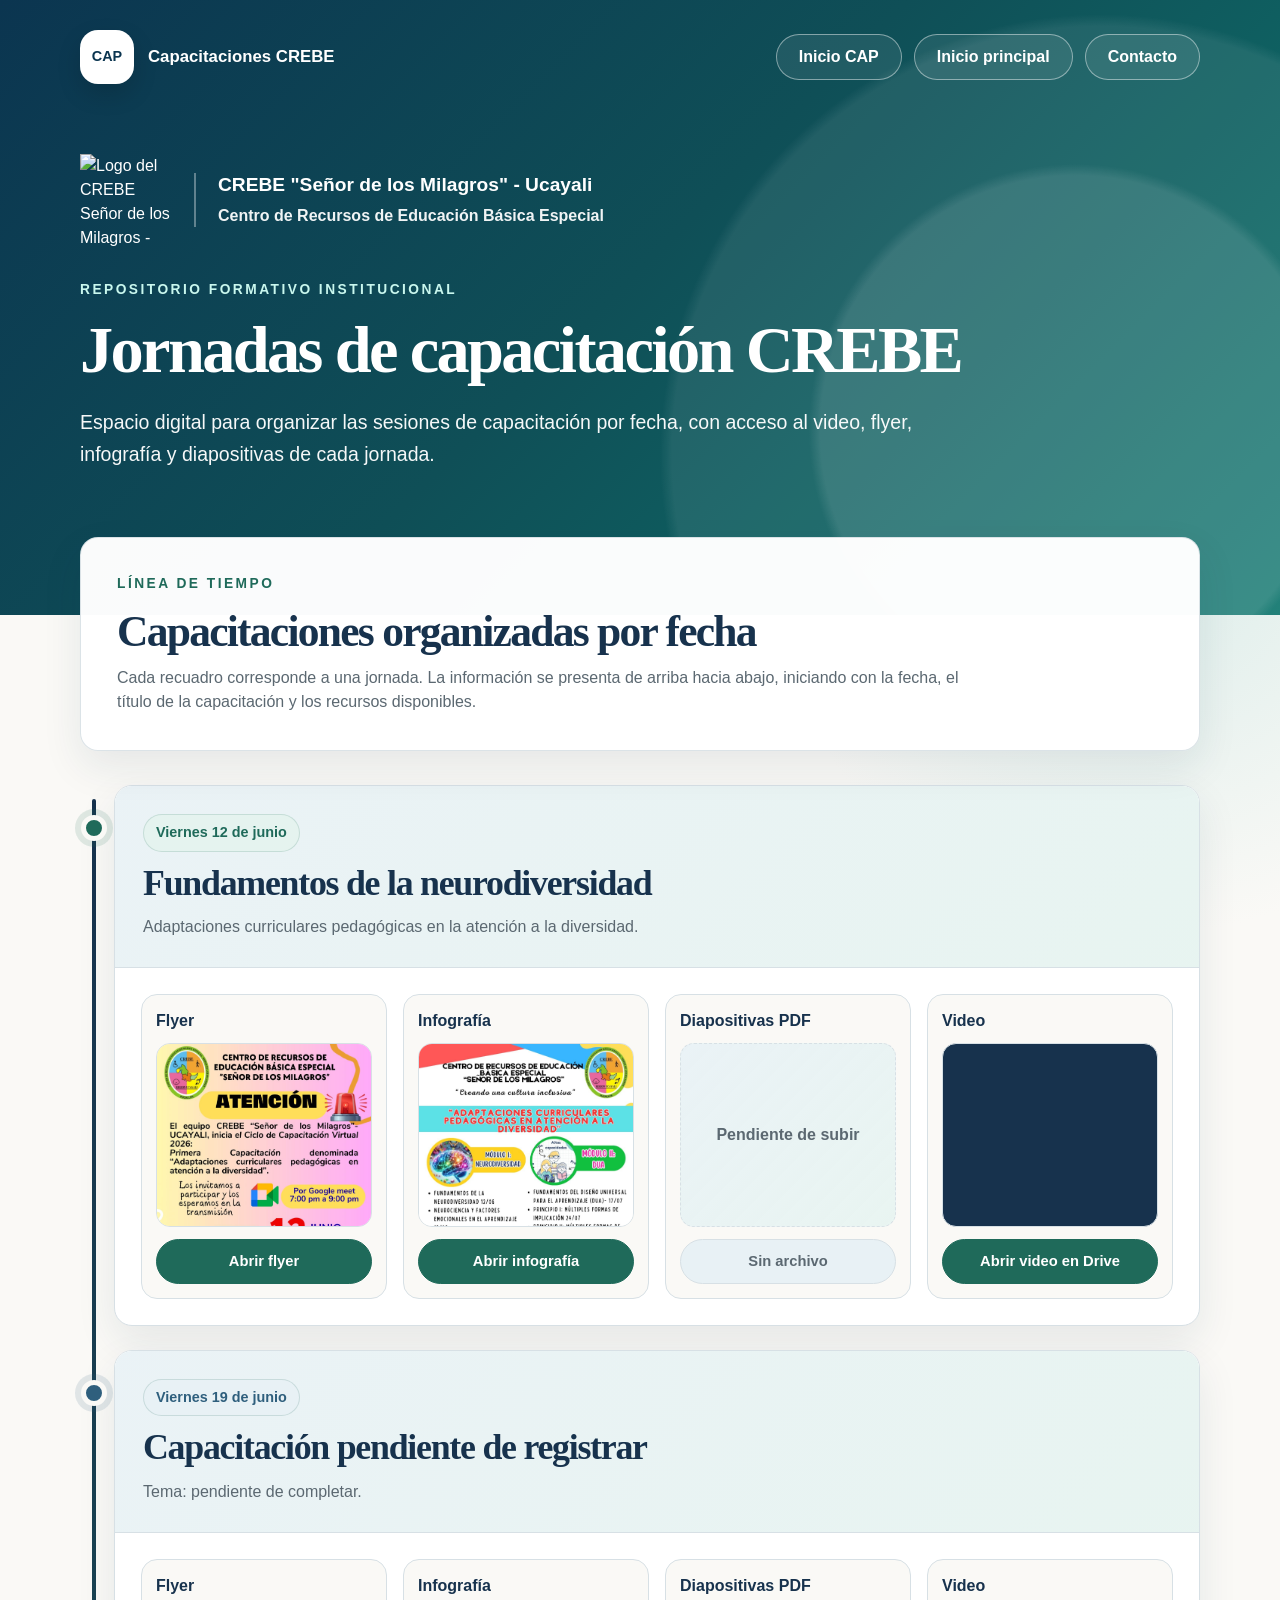
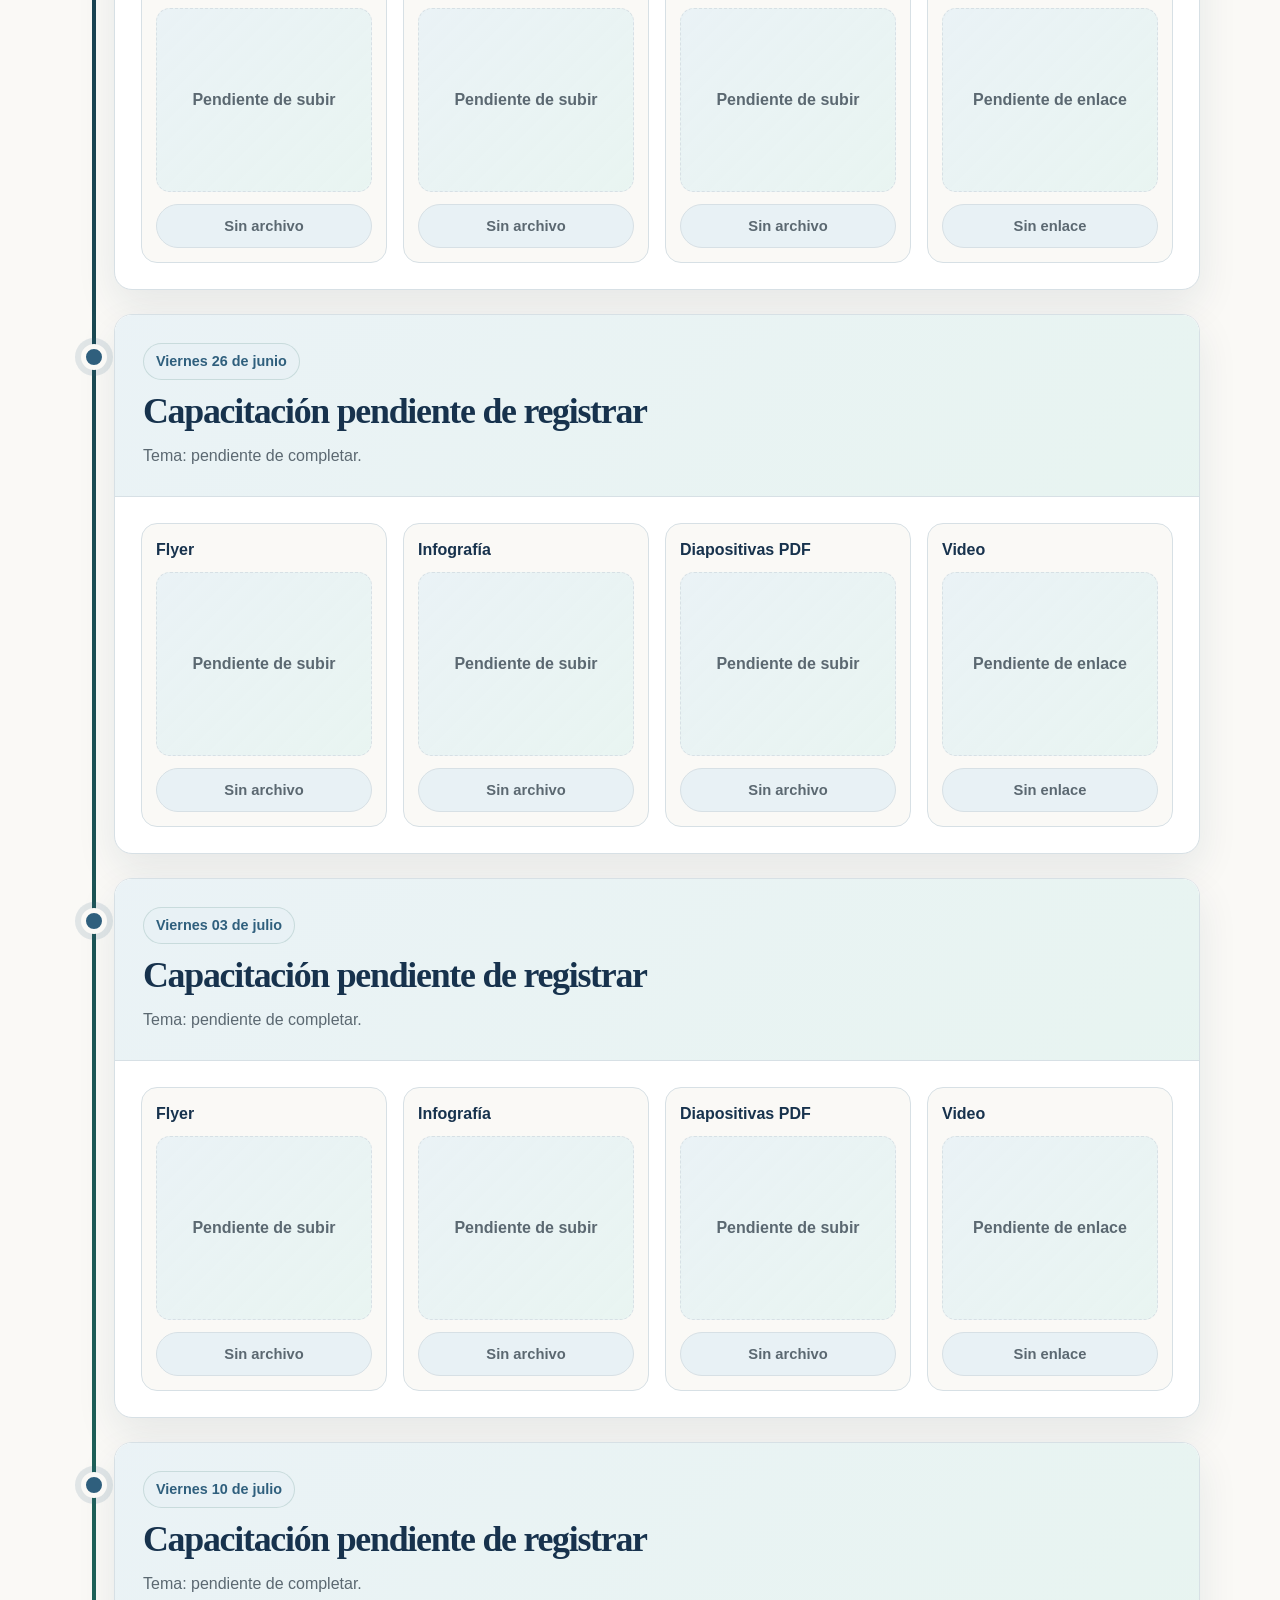
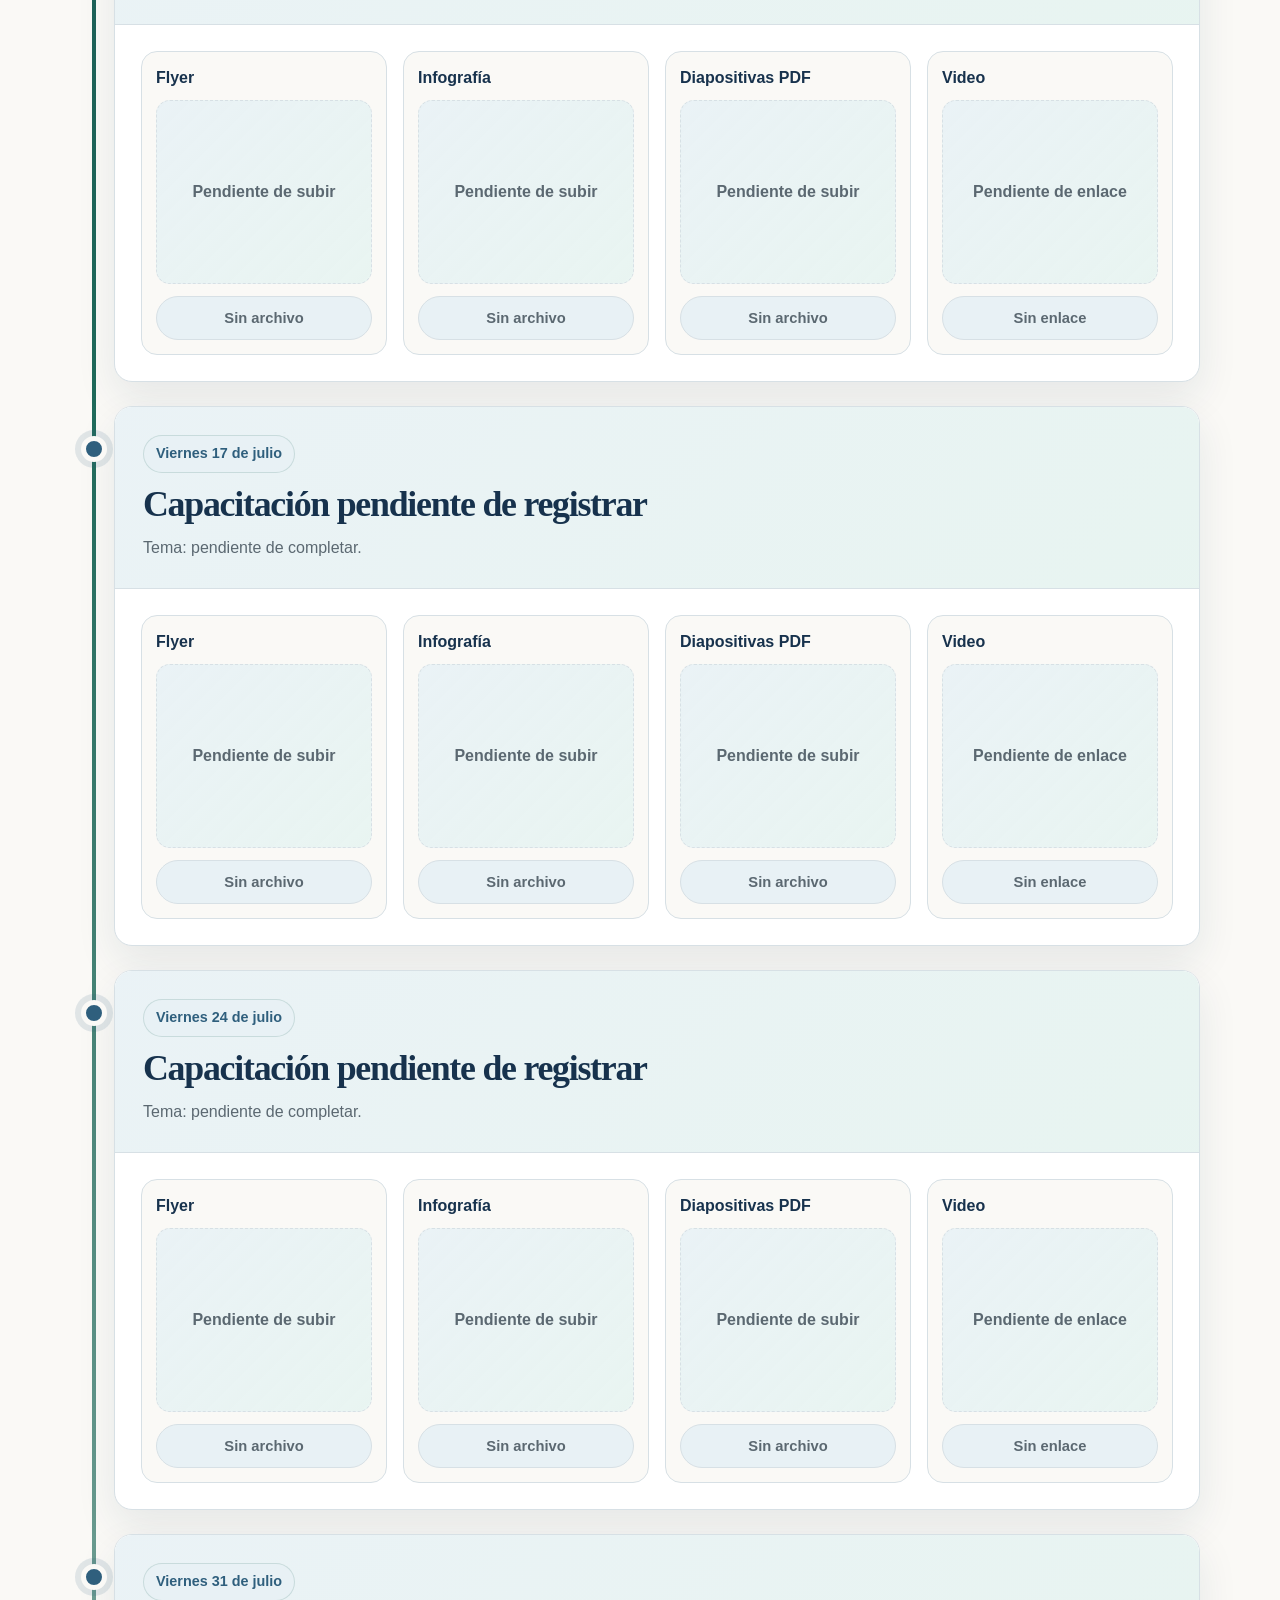
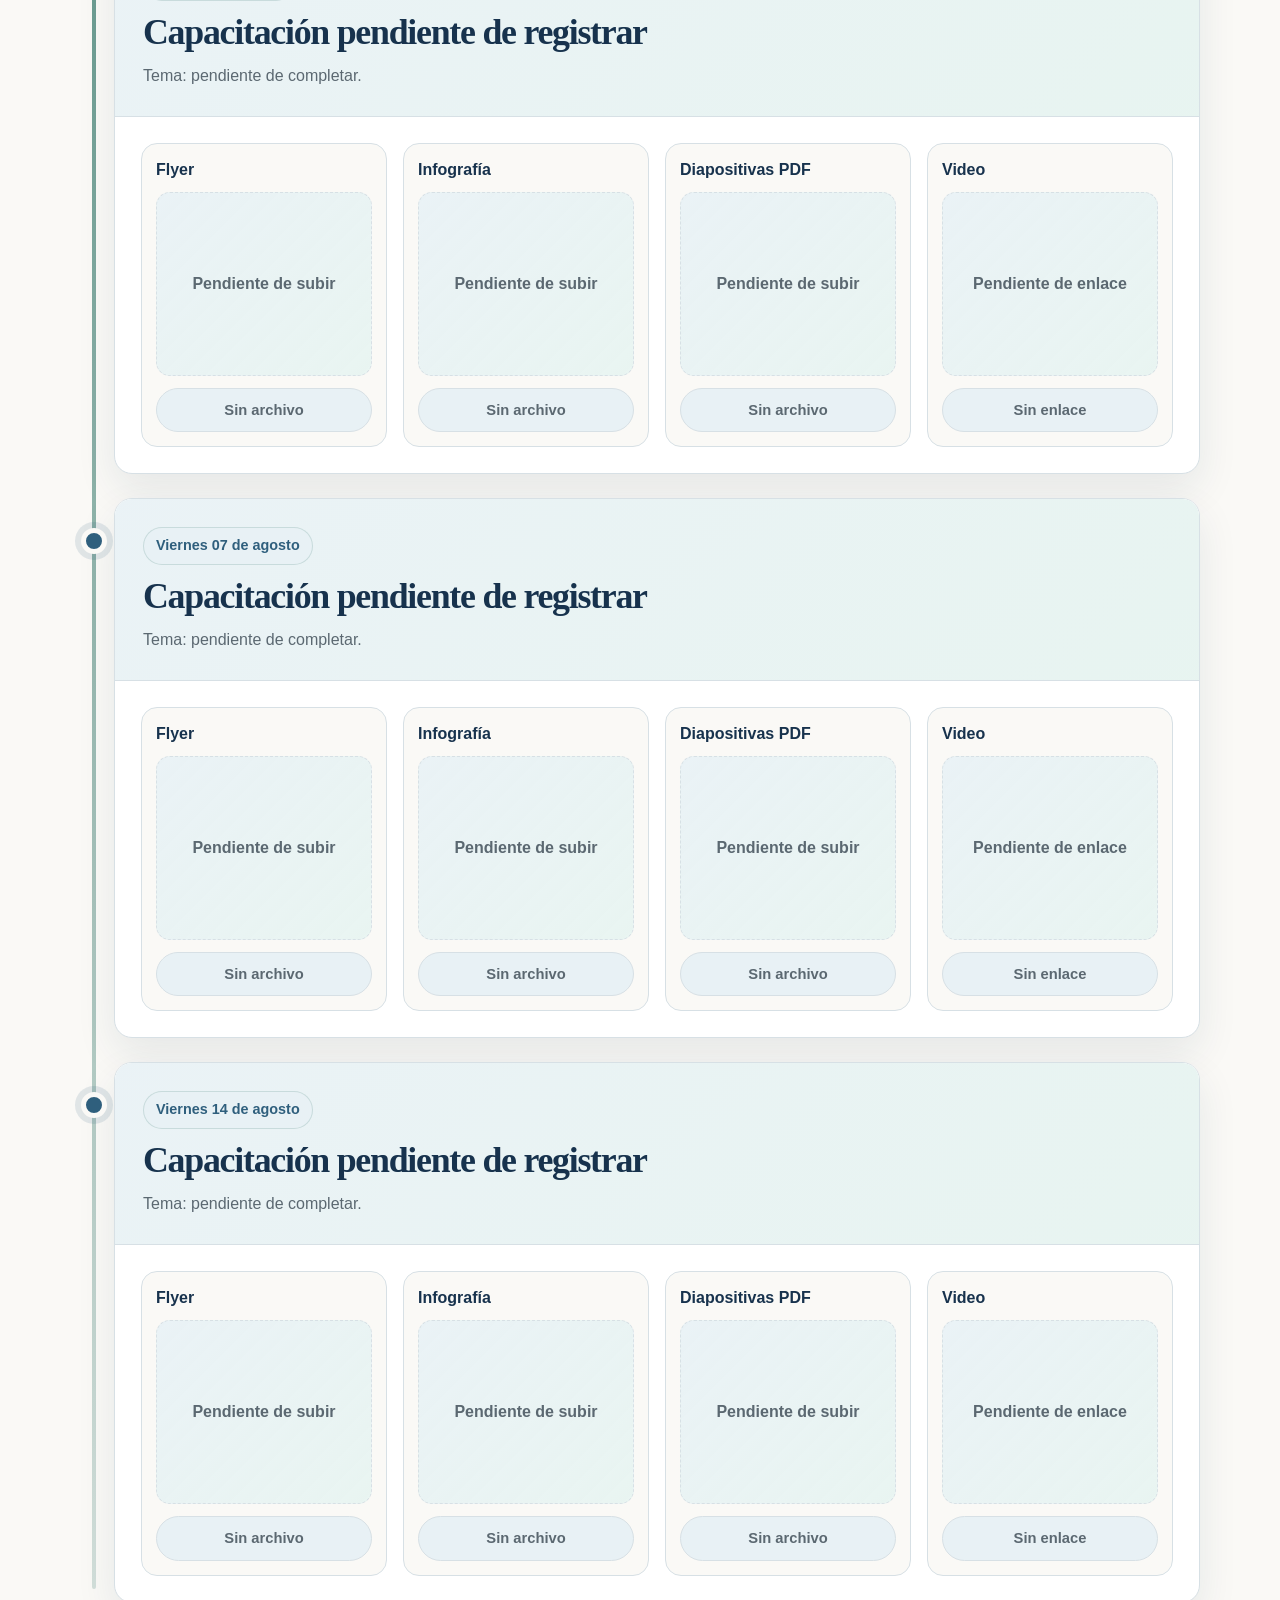
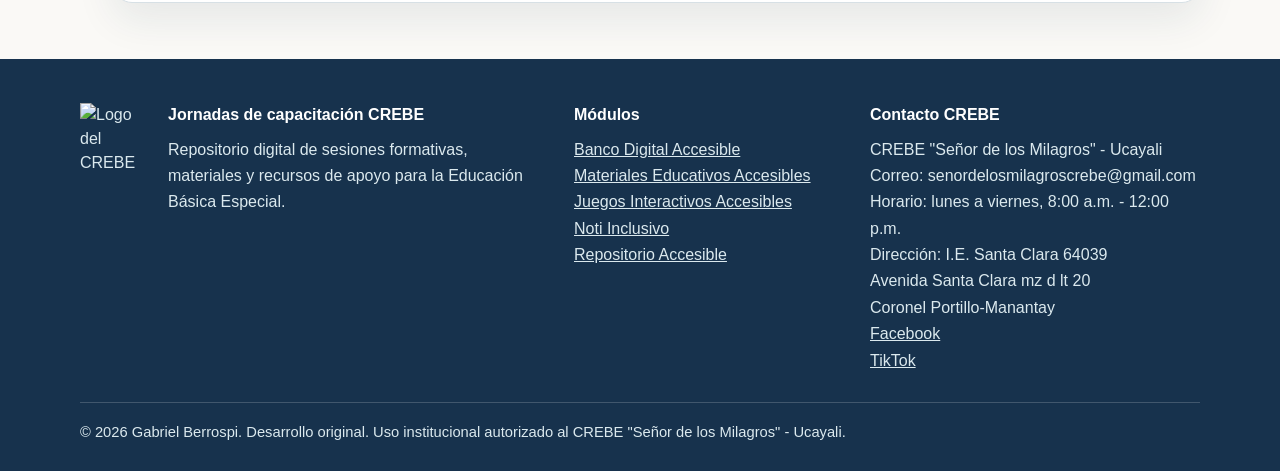
==== index.html @ 0268deaa "Modify contact details in footer Updated contact information for CREBE." ====
<!doctype html>
<html lang="es">
<head>
  <meta charset="utf-8">
  <meta name="viewport" content="width=device-width, initial-scale=1">
  <meta name="description" content="Repositorio digital de jornadas de capacitación del CREBE Señor de los Milagros - Ucayali.">
  <title>Jornadas de capacitación CREBE</title>
  <link rel="stylesheet" href="estilos.css?v=20">
</head>

<body>
  <a class="salto-contenido" href="#contenido">Ir al contenido</a>

  <header class="cabecera" id="inicio">
    <nav class="navegacion" aria-label="Navegación principal">
      <a class="marca" href="index.html" aria-label="Volver al inicio de Capacitaciones CREBE">
        <span class="marca-icono" aria-hidden="true">CAP</span>
        <span>Capacitaciones CREBE</span>
      </a>

      <div class="enlaces-cabecera">
        <a class="enlace-cabecera" href="index.html">Inicio CAP</a>
        <a class="enlace-cabecera" href="https://crebeucayali.weebly.com/">Inicio principal</a>
        <a class="enlace-cabecera" href="https://gabriel-lsp.github.io/accesos-complementarios/contacto.html">Contacto</a>
      </div>
    </nav>

    <div class="presentacion">
      <div class="bloque-institucional" aria-label="Identidad institucional">
        <img class="logo-crebe" src="https://gabriel-lsp.github.io/banco-digital-accesible/logo-crebe.png" alt="Logo del CREBE Señor de los Milagros - Ucayali">
        <div class="texto-institucional">
          <p class="nombre-institucional">CREBE "Señor de los Milagros" - Ucayali</p>
          <p class="detalle-institucional">Centro de Recursos de Educación Básica Especial</p>
        </div>
      </div>

      <p class="etiqueta-superior">Repositorio formativo institucional</p>
      <h1>Jornadas de capacitación CREBE</h1>
      <p class="subtitulo">Espacio digital para organizar las sesiones de capacitación por fecha, con acceso al video, flyer, infografía y diapositivas de cada jornada.</p>
    </div>
  </header>

  <main id="contenido">
    <section class="panel-busqueda" aria-labelledby="titulo-busqueda">
      <div class="panel-encabezado">
        <div>
          <p class="seccion-etiqueta">Línea de tiempo</p>
          <h2 id="titulo-busqueda">Capacitaciones organizadas por fecha</h2>
          <p class="descripcion-panel">Cada recuadro corresponde a una jornada. La información se presenta de arriba hacia abajo, iniciando con la fecha, el título de la capacitación y los recursos disponibles.</p>
        </div>
      </div>
    </section>

    <section class="panel-capacitaciones" id="capacitaciones" aria-labelledby="titulo-capacitaciones">
      <h2 id="titulo-capacitaciones" class="solo-lectores">Lista de capacitaciones</h2>
      <div id="lineaTiempo" class="linea-tiempo" aria-live="polite"></div>
      <p id="sinResultados" class="estado-vacio" hidden>No se encontraron capacitaciones registradas.</p>
    </section>
  </main>

  <footer id="contacto">
    <div class="footer-contenido">
      <div class="footer-bloque footer-identidad">
        <img class="logo-footer" src="https://gabriel-lsp.github.io/banco-digital-accesible/logo-crebe.png" alt="Logo del CREBE Señor de los Milagros - Ucayali">
        <div>
          <h2>Jornadas de capacitación CREBE</h2>
          <p>Repositorio digital de sesiones formativas, materiales y recursos de apoyo para la Educación Básica Especial.</p>
        </div>
      </div>

      <div class="footer-bloque">
        <h2>Módulos</h2>
        <p>
          <a href="https://gabriel-lsp.github.io/banco-digital-accesible/">Banco Digital Accesible</a><br>
          <a href="https://gabriel-lsp.github.io/materiales-educativos-accesibles/">Materiales Educativos Accesibles</a><br>
          <a href="https://gabriel-lsp.github.io/juegos-interactivos-accesibles/">Juegos Interactivos Accesibles</a><br>
          <a href="https://gabriel-lsp.github.io/noti-inclusivos/">Noti Inclusivo</a><br>
          <a href="https://gabriel-lsp.github.io/repositorio-accesible/">Repositorio Accesible</a><br>
        </p>
      </div>

      <div class="footer-bloque">
        <h2>Contacto CREBE</h2>
        <p>
          CREBE "Señor de los Milagros" - Ucayali<br>
          Correo: senordelosmilagroscrebe@gmail.com<br>
          Horario: lunes a viernes, 8:00 a.m. - 12:00 p.m.<br>
          Dirección: I.E. Santa Clara 64039<br>
          Avenida Santa Clara mz d lt 20<br>
          Coronel Portillo-Manantay<br>
          <a href="https://www.facebook.com/CREBESM" target="_blank" rel="noopener noreferrer">Facebook</a><br>
          <a href="https://www.tiktok.com/@crebe.sm.ucayali?_r=1&_t=ZS-97Qjebz1I0b" target="_blank" rel="noopener noreferrer">TikTok</a><br>
        </p>
      </div>
    </div>

    <div class="footer-final">
      <p>© 2026 Gabriel Berrospi. Desarrollo original. Uso institucional autorizado al CREBE "Señor de los Milagros" - Ucayali.</p>
    </div>
  </footer>

  <script src="app.js?v=18" defer></script>
</body>
</html>
---- estilos.css ----
:root {
  color-scheme: light;
  --azul-900: #17324d;
  --azul-800: #214664;
  --azul-700: #2f5f7d;
  --azul-100: #e8f1f5;
  --verde-700: #1f6a5a;
  --verde-600: #287c68;
  --verde-100: #e5f3ef;
  --arena-50: #faf9f6;
  --arena-100: #f2efe8;
  --tinta: #202c35;
  --texto-suave: #5b6871;
  --blanco: #ffffff;
  --borde: #d7e0e5;
  --sombra: 0 16px 40px rgba(23, 50, 77, 0.09);
  --radio: 18px;
  font-family: Inter, Arial, Helvetica, sans-serif;
}

* { box-sizing: border-box; }
html { scroll-behavior: smooth; }
body {
  min-width: 320px;
  margin: 0;
  color: var(--tinta);
  background: radial-gradient(circle at 90% 8%, #dcedea 0, transparent 24rem), var(--arena-50);
  line-height: 1.5;
  font-family: Inter, Arial, Helvetica, sans-serif;
}
button, input { font: inherit; }
a { color: var(--verde-700); }
a:focus-visible, button:focus-visible, input:focus-visible {
  outline: 3px solid #f0ad4e;
  outline-offset: 3px;
}
[hidden] { display: none !important; }

.salto-contenido {
  position: fixed;
  top: 12px;
  left: 12px;
  z-index: 100;
  padding: 10px 14px;
  color: var(--blanco);
  background: var(--azul-900);
  border-radius: 8px;
  transform: translateY(-160%);
  transition: transform 0.2s ease;
}
.salto-contenido:focus { transform: translateY(0); }

.cabecera, .encabezado {
  position: relative;
  overflow: hidden;
  padding: 30px 18px 145px;
  color: var(--blanco);
  background:
    radial-gradient(circle at 84% 70%, rgba(255, 255, 255, 0.11) 0 22%, transparent 23%),
    radial-gradient(circle at 86% 74%, rgba(255, 255, 255, 0.08) 0 36%, transparent 37%),
    linear-gradient(135deg, #0b3550 0%, #0f4f57 48%, #0f766e 100%);
}
.cabecera::after, .encabezado::after { display: none; content: none; }

.navegacion, .barra-navegacion {
  position: relative;
  z-index: 1;
  display: flex;
  align-items: center;
  justify-content: space-between;
  gap: 20px;
  max-width: 1120px;
  margin: 0 auto;
  flex-wrap: wrap;
}
.marca {
  display: inline-flex;
  gap: 14px;
  align-items: center;
  color: var(--blanco);
  font-size: 1.05rem;
  font-weight: 900;
  text-decoration: none;
  letter-spacing: 0;
}
.marca span:not(.marca-icono) { color: inherit; }
.marca strong {
  display: block;
  color: var(--blanco);
  font-size: 1rem;
  line-height: 1.2;
}
.marca small {
  display: block;
  color: #dbe9ee;
  font-size: 0.82rem;
  line-height: 1.25;
}
.marca-icono {
  display: grid;
  width: 54px;
  height: 54px;
  place-items: center;
  color: #0b3550 !important;
  background: var(--blanco);
  border-radius: 18px;
  font-size: 0.9rem;
  font-weight: 900;
  letter-spacing: 0;
  box-shadow: 0 10px 24px rgba(0, 0, 0, 0.14);
  flex-shrink: 0;
}
.logo-crebe, .logo-institucional {
  display: block;
  width: 92px;
  max-width: 92px;
  height: 92px;
  max-height: 92px;
  object-fit: contain;
  flex-shrink: 0;
}
.enlaces-cabecera, .enlaces {
  display: flex;
  flex-wrap: wrap;
  gap: 12px;
  justify-content: flex-end;
}
.enlace-cabecera, .enlaces a {
  display: inline-flex;
  align-items: center;
  justify-content: center;
  min-height: 46px;
  padding: 10px 22px;
  color: var(--blanco);
  border: 1px solid rgba(255, 255, 255, 0.45);
  border-radius: 999px;
  font-size: 1rem;
  font-weight: 800;
  text-decoration: none;
  background: rgba(255, 255, 255, 0.08);
}
.enlace-cabecera:hover, .enlace-cabecera.activo, .enlaces a:hover, .enlaces a:focus {
  color: var(--blanco);
  background: rgba(255, 255, 255, 0.16);
}

.presentacion, .hero {
  position: relative;
  z-index: 1;
  max-width: 1120px;
  margin: 70px auto 0;
}
.hero {
  padding: 0;
  color: var(--blanco);
  background: transparent;
  box-shadow: none;
  border-radius: 0;
}
.hero::before, .hero::after { display: none; }
.hero-texto { max-width: 900px; }
.bloque-institucional {
  display: flex;
  align-items: center;
  gap: 22px;
  max-width: none;
  margin-bottom: 34px;
}
.bloque-institucional img {
  width: 92px !important;
  max-width: 92px !important;
  height: 92px !important;
  max-height: 92px !important;
  object-fit: contain !important;
}
.texto-institucional {
  border-left: 2px solid rgba(255, 255, 255, 0.35);
  padding-left: 22px;
}
.nombre-institucional {
  margin: 0 0 8px;
  color: #ffffff;
  font-size: 1.2rem;
  font-weight: 900;
  line-height: 1.25;
}
.detalle-institucional {
  margin: 0;
  color: rgba(255, 255, 255, 0.94);
  font-size: 1rem;
  font-weight: 700;
  line-height: 1.4;
}
.etiqueta-superior, .seccion-etiqueta, .etiqueta {
  margin: 0 0 14px;
  font-size: 0.86rem;
  font-weight: 900;
  letter-spacing: 0.18em;
  text-transform: uppercase;
}
.etiqueta-superior, .etiqueta { color: #c9f7ee; }
.seccion-etiqueta { color: var(--verde-700); }
.presentacion h1, .hero h1 {
  max-width: 900px;
  margin: 0 0 22px;
  color: var(--blanco);
  font-family: Georgia, "Times New Roman", serif;
  font-size: clamp(2.5rem, 5.8vw, 4.15rem);
  font-weight: 600;
  line-height: 1.04;
  letter-spacing: -0.04em;
}
.subtitulo, .hero p {
  max-width: 880px;
  margin: 0;
  color: rgba(255, 255, 255, 0.96);
  font-size: 1.22rem;
  line-height: 1.65;
}
.hero-acciones {
  display: flex;
  flex-wrap: wrap;
  gap: 12px;
  margin-top: 28px;
}
.boton, .boton-principal {
  display: inline-flex;
  align-items: center;
  justify-content: center;
  min-height: 46px;
  padding: 10px 18px;
  color: var(--blanco);
  background: var(--verde-700);
  border: 1px solid var(--verde-700);
  border-radius: 999px;
  font-weight: 800;
  text-decoration: none;
  cursor: pointer;
}
.boton.principal {
  color: var(--azul-900);
  background: var(--blanco);
  border-color: var(--blanco);
}
.boton:hover, .boton-principal:hover {
  color: var(--blanco);
  background: var(--verde-600);
}

main, .contenedor {
  width: min(1120px, calc(100% - 40px));
  margin: 0 auto;
}
.panel-busqueda, .presentacion:not(header .presentacion) {
  position: relative;
  z-index: 2;
  margin-top: -78px;
  padding: clamp(22px, 4vw, 36px);
  background: rgba(255, 255, 255, 0.98);
  border: 1px solid rgba(215, 224, 229, 0.9);
  border-radius: var(--radio);
  box-shadow: var(--sombra);
}
.panel-encabezado {
  display: flex;
  gap: 20px;
  align-items: flex-start;
  justify-content: space-between;
}
.panel-encabezado h2, .presentacion:not(header .presentacion) h2 {
  margin: 0;
  color: var(--azul-900);
  font-family: Georgia, "Times New Roman", serif;
  font-size: clamp(1.8rem, 3.4vw, 2.8rem);
  font-weight: 600;
  letter-spacing: -0.04em;
  line-height: 1.05;
}
.descripcion-panel, .presentacion:not(header .presentacion) p {
  max-width: 860px;
  margin: 12px 0 0;
  color: var(--texto-suave);
}

.controles, .buscador {
  display: grid;
  grid-template-columns: minmax(0, 1fr);
  gap: 18px;
  margin-top: 26px;
}
.campo, .buscador {
  display: grid;
  gap: 8px;
}
.campo label, .buscador label {
  color: var(--azul-900);
  font-weight: 750;
}
.entrada-busqueda {
  display: flex;
  align-items: center;
  gap: 10px;
  min-height: 50px;
  padding: 0 14px;
  color: var(--texto-suave);
  background: var(--arena-50);
  border: 1px solid var(--borde);
  border-radius: 14px;
}
.entrada-busqueda input, .buscador input {
  width: 100%;
  min-width: 0;
  min-height: 50px;
  padding: 0 14px;
  color: var(--tinta);
  background: var(--arena-50);
  border: 1px solid var(--borde);
  border-radius: 14px;
  outline: 0;
}
.entrada-busqueda input {
  min-height: auto;
  padding: 0;
  background: transparent;
  border: 0;
}
.boton-secundario {
  min-height: 46px;
  padding: 10px 18px;
  color: var(--verde-700);
  background: var(--verde-100);
  border: 1px solid rgba(31, 106, 90, 0.18);
  border-radius: 999px;
  font-weight: 800;
  cursor: pointer;
}
.boton-secundario:hover {
  color: var(--blanco);
  background: var(--verde-700);
}

.panel-capacitaciones { margin: 34px 0 56px; }
.linea-tiempo {
  position: relative;
  display: grid;
  gap: 24px;
  padding-left: 34px;
}
.linea-tiempo::before {
  position: absolute;
  top: 14px;
  bottom: 14px;
  left: 12px;
  width: 4px;
  background: linear-gradient(180deg, var(--azul-900), var(--verde-700), rgba(31, 106, 90, 0.18));
  border-radius: 999px;
  content: "";
}
.capacitacion { position: relative; }
.punto-linea {
  position: absolute;
  top: 30px;
  left: -33px;
  z-index: 2;
  display: grid;
  width: 26px;
  height: 26px;
  place-items: center;
  background: var(--verde-700);
  border: 5px solid var(--arena-50);
  border-radius: 50%;
  box-shadow: 0 0 0 6px rgba(31, 106, 90, 0.13);
}
.capacitacion.pendiente .punto-linea {
  background: var(--azul-700);
  box-shadow: 0 0 0 6px rgba(47, 95, 125, 0.13);
}
.tarjeta-capacitacion {
  overflow: hidden;
  background: var(--blanco);
  border: 1px solid var(--borde);
  border-radius: var(--radio);
  box-shadow: var(--sombra);
}
.cabecera-capacitacion {
  padding: clamp(20px, 3vw, 28px);
  background: linear-gradient(135deg, rgba(232, 241, 245, 0.9), rgba(229, 243, 239, 0.9)), var(--blanco);
  border-bottom: 1px solid var(--borde);
}
.fecha {
  display: inline-flex;
  width: fit-content;
  margin: 0 0 12px;
  padding: 7px 12px;
  color: var(--verde-700);
  background: var(--verde-100);
  border: 1px solid rgba(31, 106, 90, 0.16);
  border-radius: 999px;
  font-size: 0.9rem;
  font-weight: 800;
}
.capacitacion.pendiente .fecha {
  color: var(--azul-700);
  background: var(--azul-100);
}
.cabecera-capacitacion h2, .cabecera-capacitacion h3 {
  max-width: 900px;
  margin: 0;
  color: var(--azul-900);
  font-family: Georgia, "Times New Roman", serif;
  font-size: clamp(1.55rem, 2.8vw, 2.35rem);
  font-weight: 600;
  line-height: 1.1;
  letter-spacing: -0.035em;
  text-align: justify;
}
.tema {
  max-width: 900px;
  margin: 12px 0 0;
  color: var(--texto-suave);
  font-size: 1rem;
}
.recursos {
  display: grid;
  grid-template-columns: repeat(4, minmax(0, 1fr));
  gap: 16px;
  padding: clamp(18px, 3vw, 26px);
}
.recurso {
  display: flex;
  flex-direction: column;
  min-width: 0;
  padding: 14px;
  background: var(--arena-50);
  border: 1px solid var(--borde);
  border-radius: 16px;
}
.recurso h3, .recurso h4 {
  margin: 0 0 10px;
  color: var(--azul-900);
  font-size: 1rem;
  font-weight: 800;
}
.vista-recurso {
  position: relative;
  display: grid;
  width: 100%;
  min-height: 184px;
  overflow: hidden;
  place-items: center;
  background: linear-gradient(135deg, rgba(232, 241, 245, 0.92), rgba(229, 243, 239, 0.85)), var(--blanco);
  border: 1px solid var(--borde);
  border-radius: 14px;
  aspect-ratio: 4 / 3;
}
.vista-recurso img, .vista-recurso iframe {
  width: 100%;
  height: 100%;
  border: 0;
}
.vista-recurso img { object-fit: cover; }
.video-recurso { background: var(--azul-900); }
.marcador {
  padding: 18px;
  color: var(--texto-suave);
  text-align: center;
  font-weight: 750;
  border-style: dashed;
}
.boton-recurso {
  display: inline-flex;
  align-items: center;
  justify-content: center;
  min-height: 42px;
  margin-top: 12px;
  padding: 10px 12px;
  color: var(--blanco);
  background: var(--verde-700);
  border: 1px solid var(--verde-700);
  border-radius: 999px;
  font-size: 0.92rem;
  font-weight: 800;
  text-align: center;
  text-decoration: none;
}
.boton-recurso:hover { background: var(--verde-600); }
.boton-recurso.deshabilitado {
  color: var(--texto-suave);
  background: var(--azul-100);
  border-color: var(--borde);
  cursor: not-allowed;
}
.estado-vacio, .sin-resultados {
  margin: 26px 0 0;
  padding: 18px 20px;
  color: #725918;
  background: #fff8e5;
  border: 1px solid #ebd599;
  border-radius: 14px;
  font-weight: 700;
}
.solo-lectores {
  position: absolute;
  width: 1px;
  height: 1px;
  padding: 0;
  overflow: hidden;
  white-space: nowrap;
  border: 0;
  clip: rect(0 0 0 0);
}

footer, .pie {
  padding: 44px clamp(20px, 5vw, 72px) 28px;
  color: #dbe9ee;
  background: var(--azul-900);
}
.footer-contenido {
  display: grid;
  grid-template-columns: 1.4fr 0.8fr 1fr;
  gap: 32px;
  max-width: 1120px;
  margin: 0 auto;
}
.footer-bloque h2 {
  margin: 0 0 10px;
  color: var(--blanco);
  font-size: 1rem;
}
.footer-bloque p {
  margin: 0;
  color: #dbe9ee;
  line-height: 1.65;
}
.footer-bloque a { color: #dbe9ee; }
.footer-identidad, .pie-marca {
  display: flex;
  gap: 16px;
  align-items: flex-start;
}
.logo-footer, .logo-pie {
  display: block;
  width: 72px;
  max-width: 72px;
  height: auto;
  max-height: 72px;
  object-fit: contain;
  flex-shrink: 0;
}
.footer-identidad img, .pie-marca img {
  width: 72px !important;
  max-width: 72px !important;
  height: auto !important;
  max-height: 72px !important;
  object-fit: contain !important;
}
.footer-final {
  max-width: 1120px;
  margin: 28px auto 0;
  padding-top: 18px;
  border-top: 1px solid rgba(255, 255, 255, 0.18);
}
.footer-final p {
  margin: 0;
  color: #dbe9ee;
  font-size: 0.92rem;
}

@media (max-width: 1020px) {
  .recursos { grid-template-columns: repeat(2, minmax(0, 1fr)); }
  .footer-contenido { grid-template-columns: 1fr 1fr; }
  .footer-identidad { grid-column: 1 / -1; }
}

@media (max-width: 760px) {
  .cabecera, .encabezado { padding: 26px 18px 116px; }
  .navegacion, .barra-navegacion {
    align-items: flex-start;
    flex-direction: column;
  }
  .enlaces-cabecera, .enlaces { justify-content: flex-start; }
  .enlace-cabecera, .enlaces a {
    width: auto;
    min-height: 46px;
    padding: 10px 22px;
    font-size: 1rem;
  }
  .presentacion, .hero { margin-top: 54px; }
  .bloque-institucional {
    align-items: center;
    gap: 16px;
    margin-bottom: 28px;
  }
  .texto-institucional { padding-left: 16px; }
  .nombre-institucional { font-size: 1rem; }
  .detalle-institucional { font-size: 0.9rem; }
  .logo-crebe, .logo-institucional, .bloque-institucional img {
    width: 80px !important;
    max-width: 80px !important;
    height: 80px !important;
    max-height: 80px !important;
  }
  main, .contenedor { width: min(100% - 28px, 1120px); }
  .panel-busqueda, .presentacion:not(header .presentacion) { margin-top: -78px; }
  .panel-encabezado { flex-direction: column; }
  .boton-secundario { width: 100%; }
  .linea-tiempo { padding-left: 24px; }
  .linea-tiempo::before { left: 9px; }
  .punto-linea {
    left: -26px;
    width: 22px;
    height: 22px;
  }
  .recursos { grid-template-columns: 1fr; }
  .footer-contenido { grid-template-columns: 1fr; }
  .footer-identidad, .pie-marca { flex-direction: column; }
}
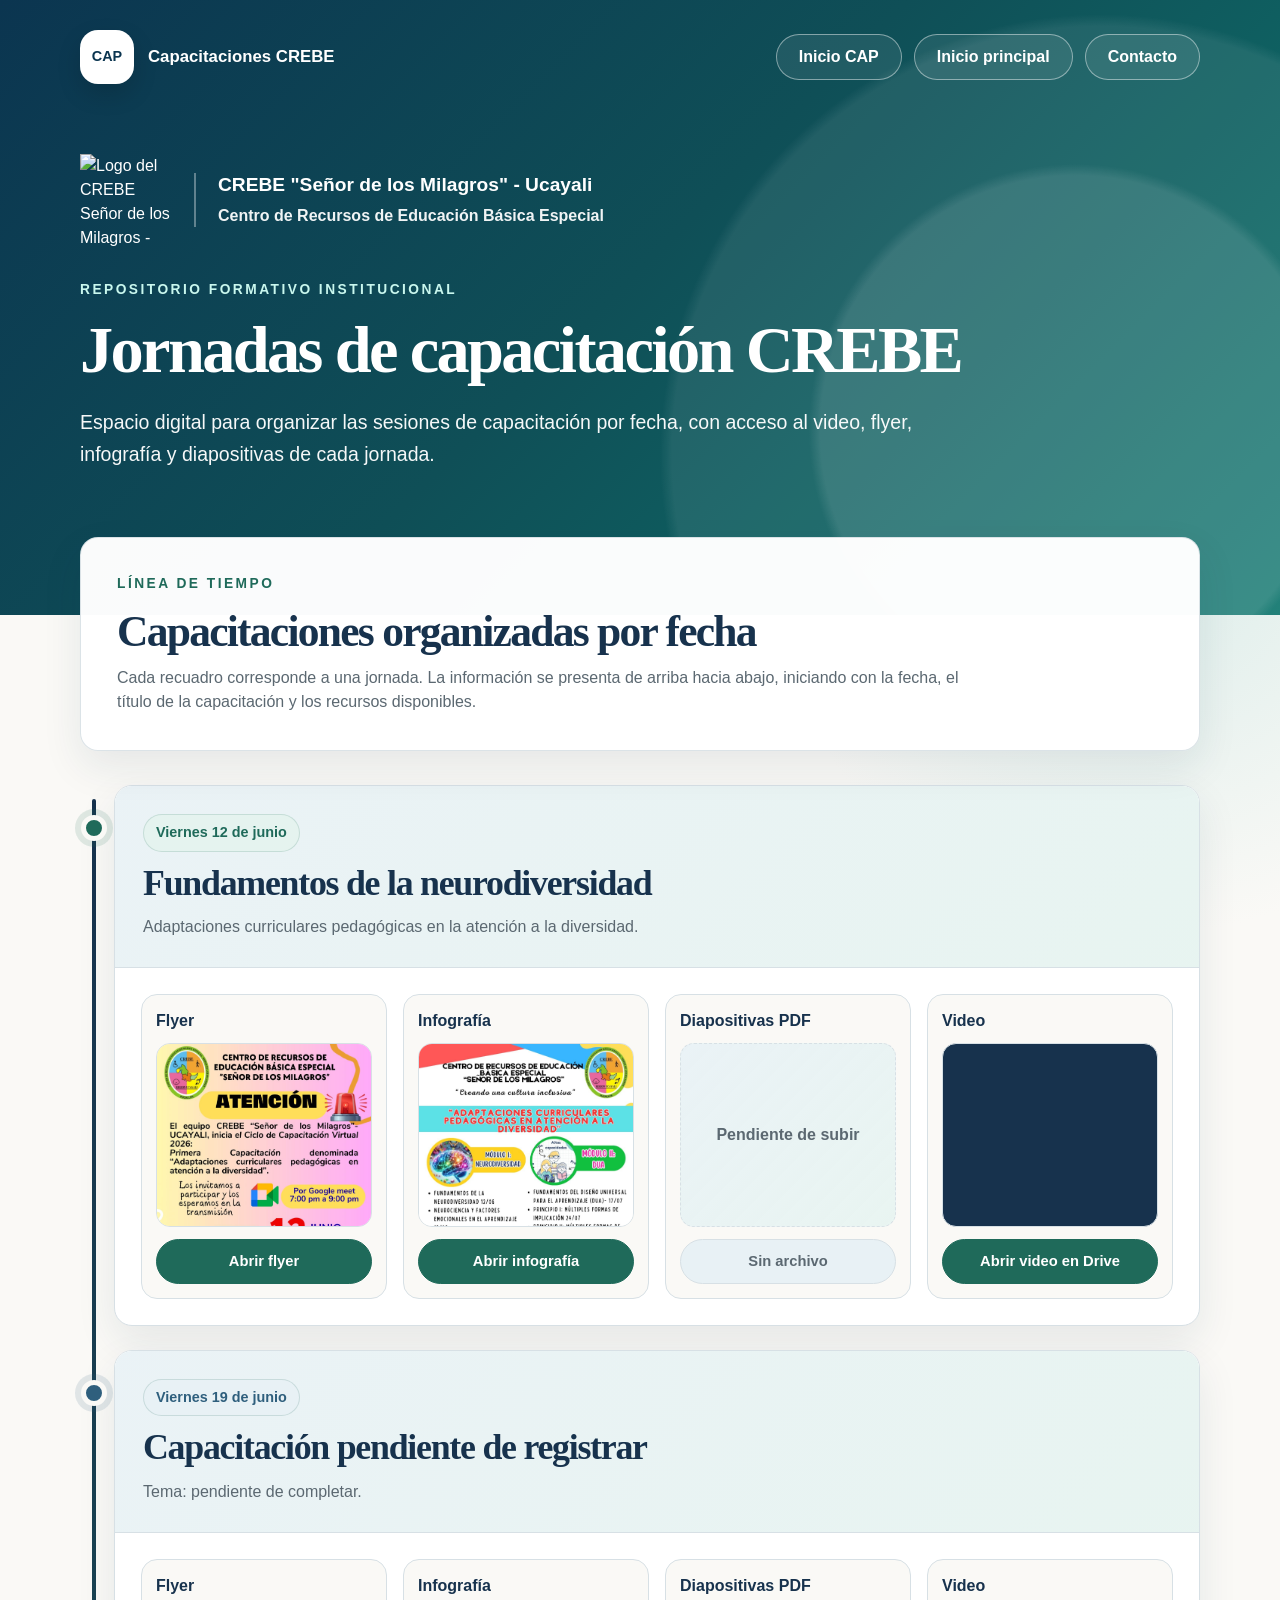
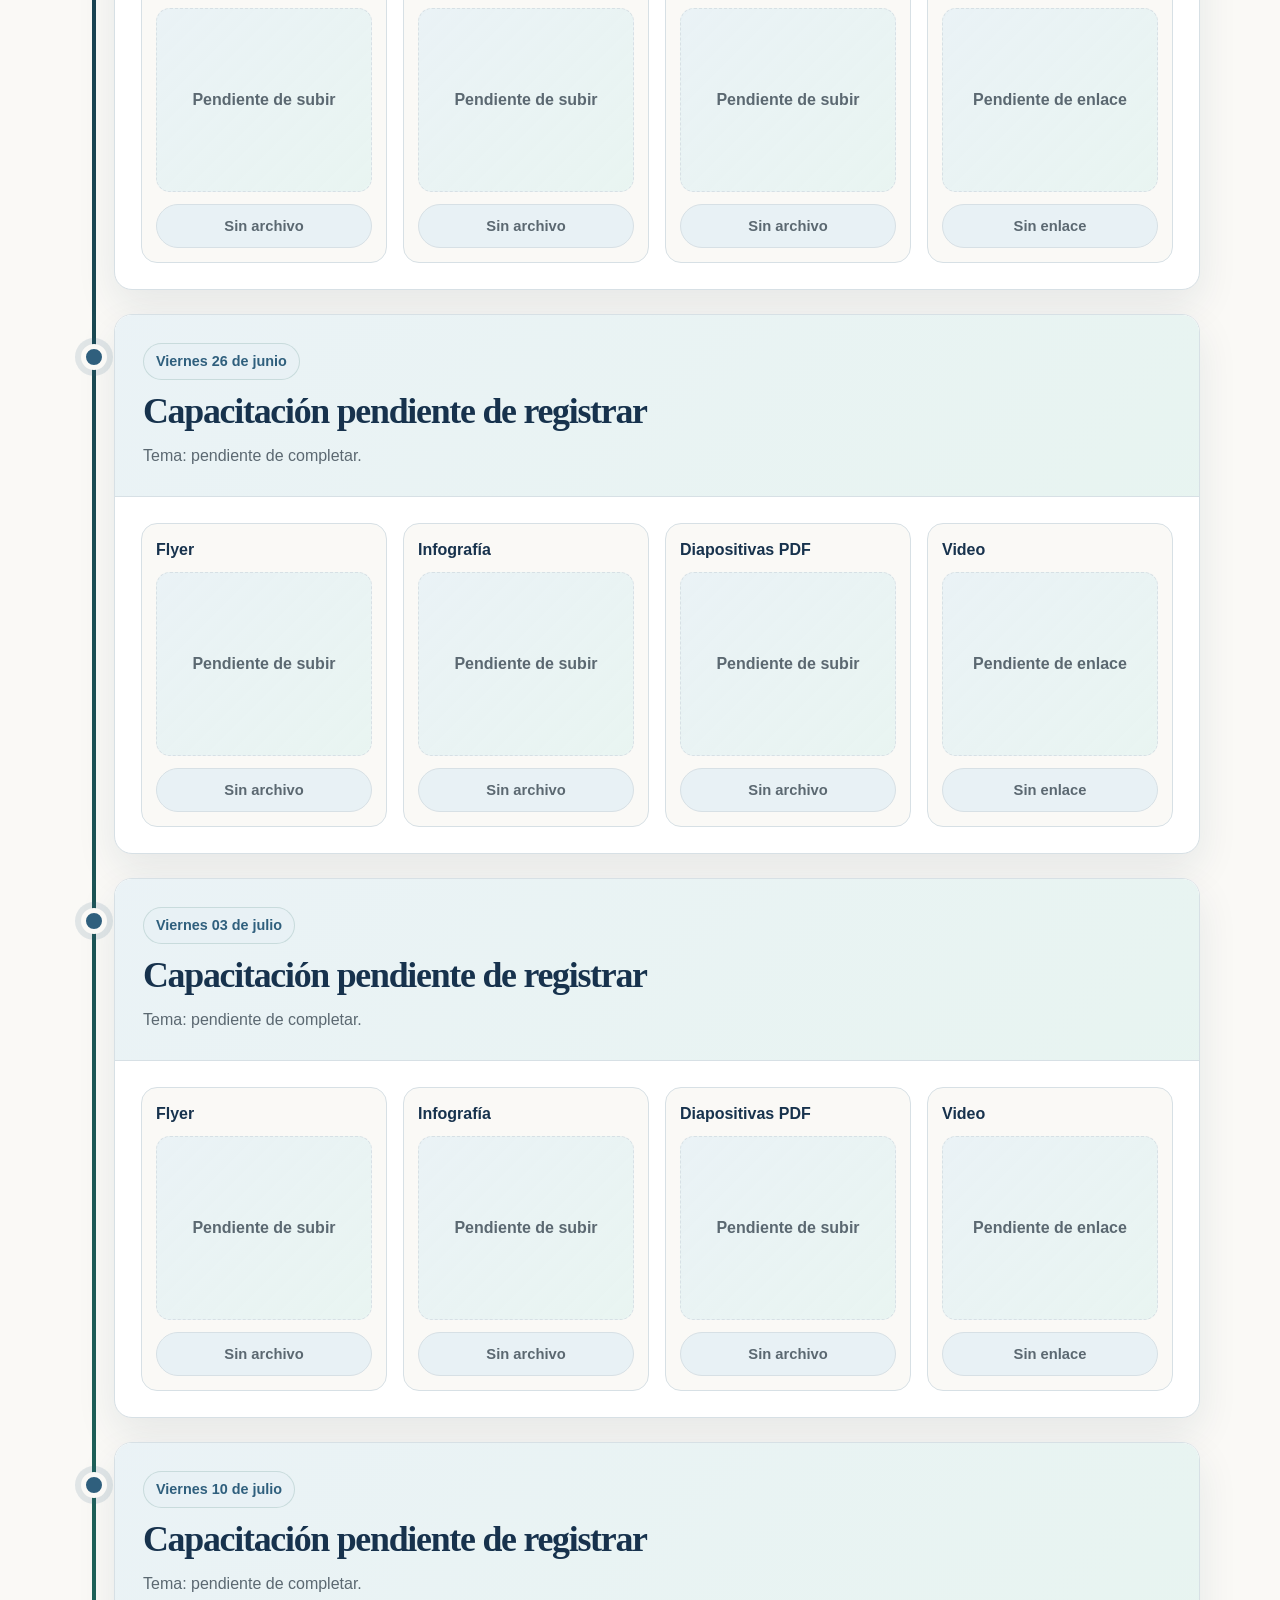
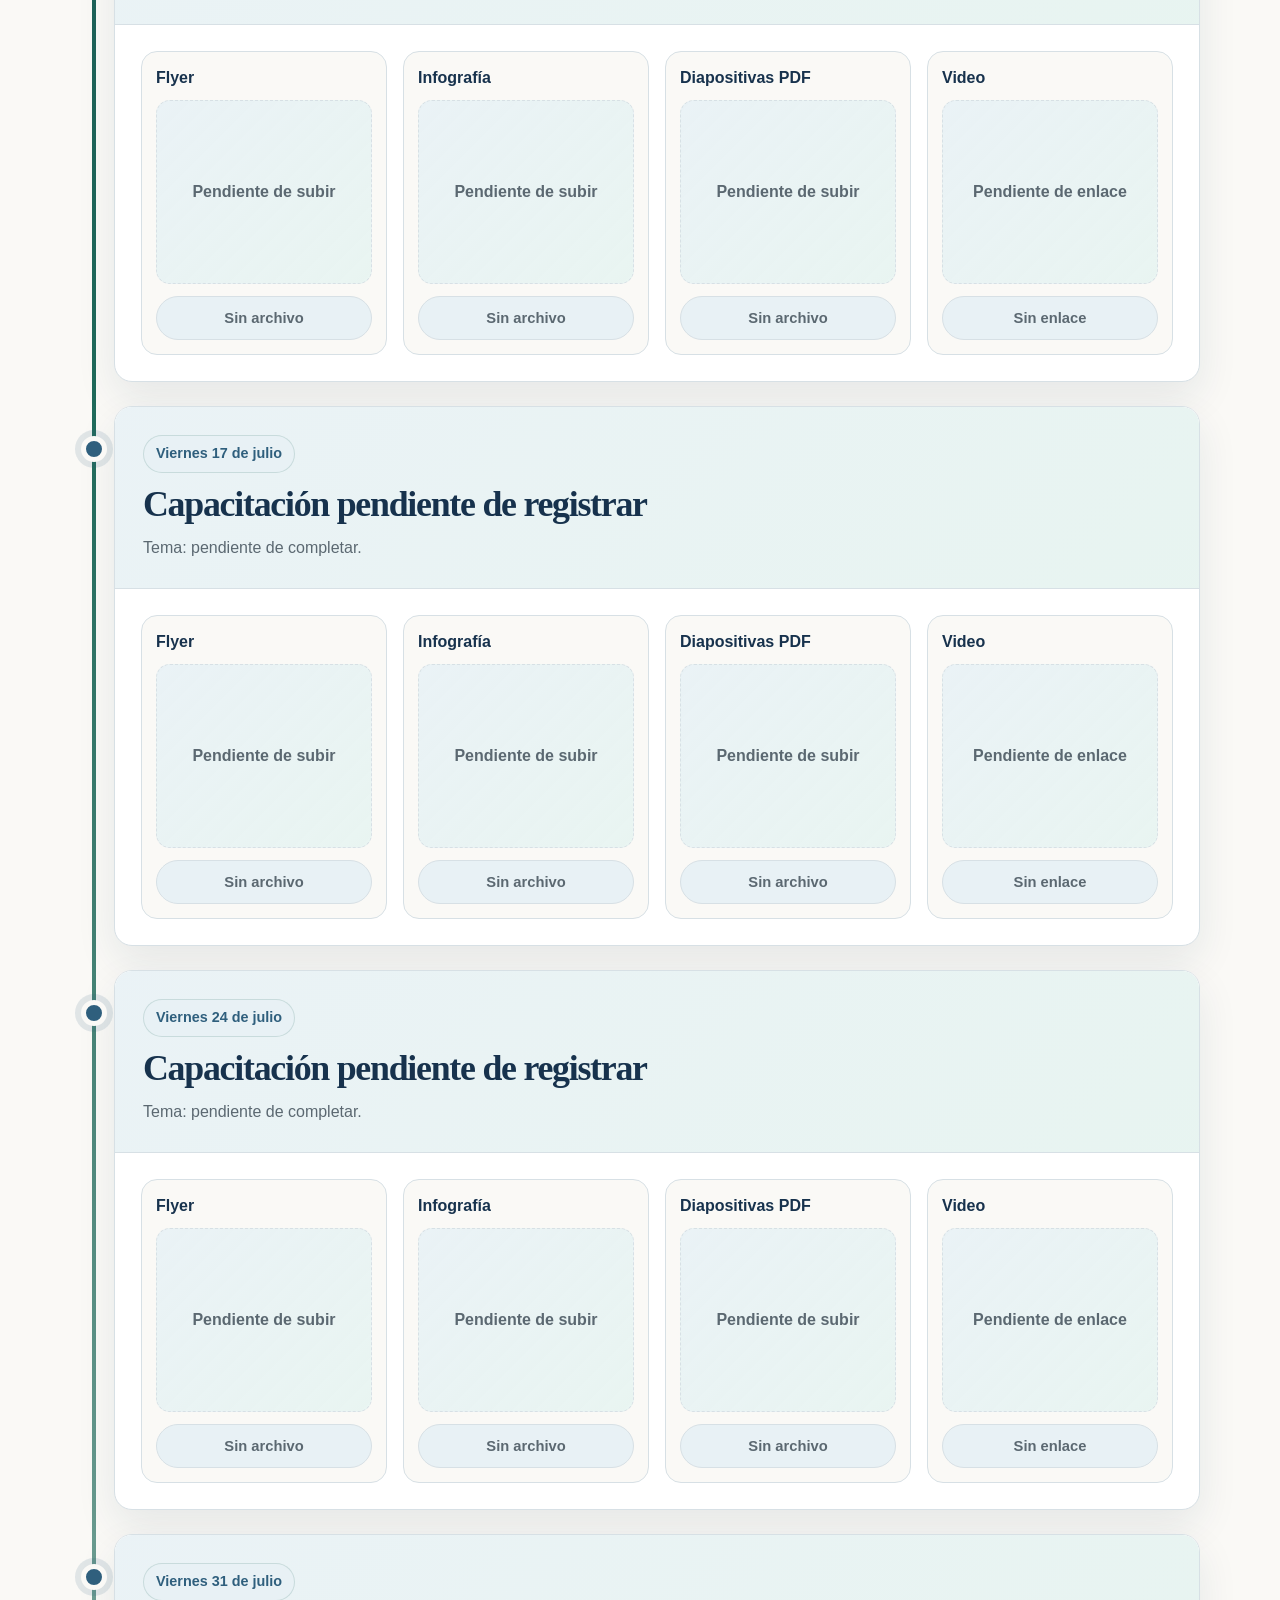
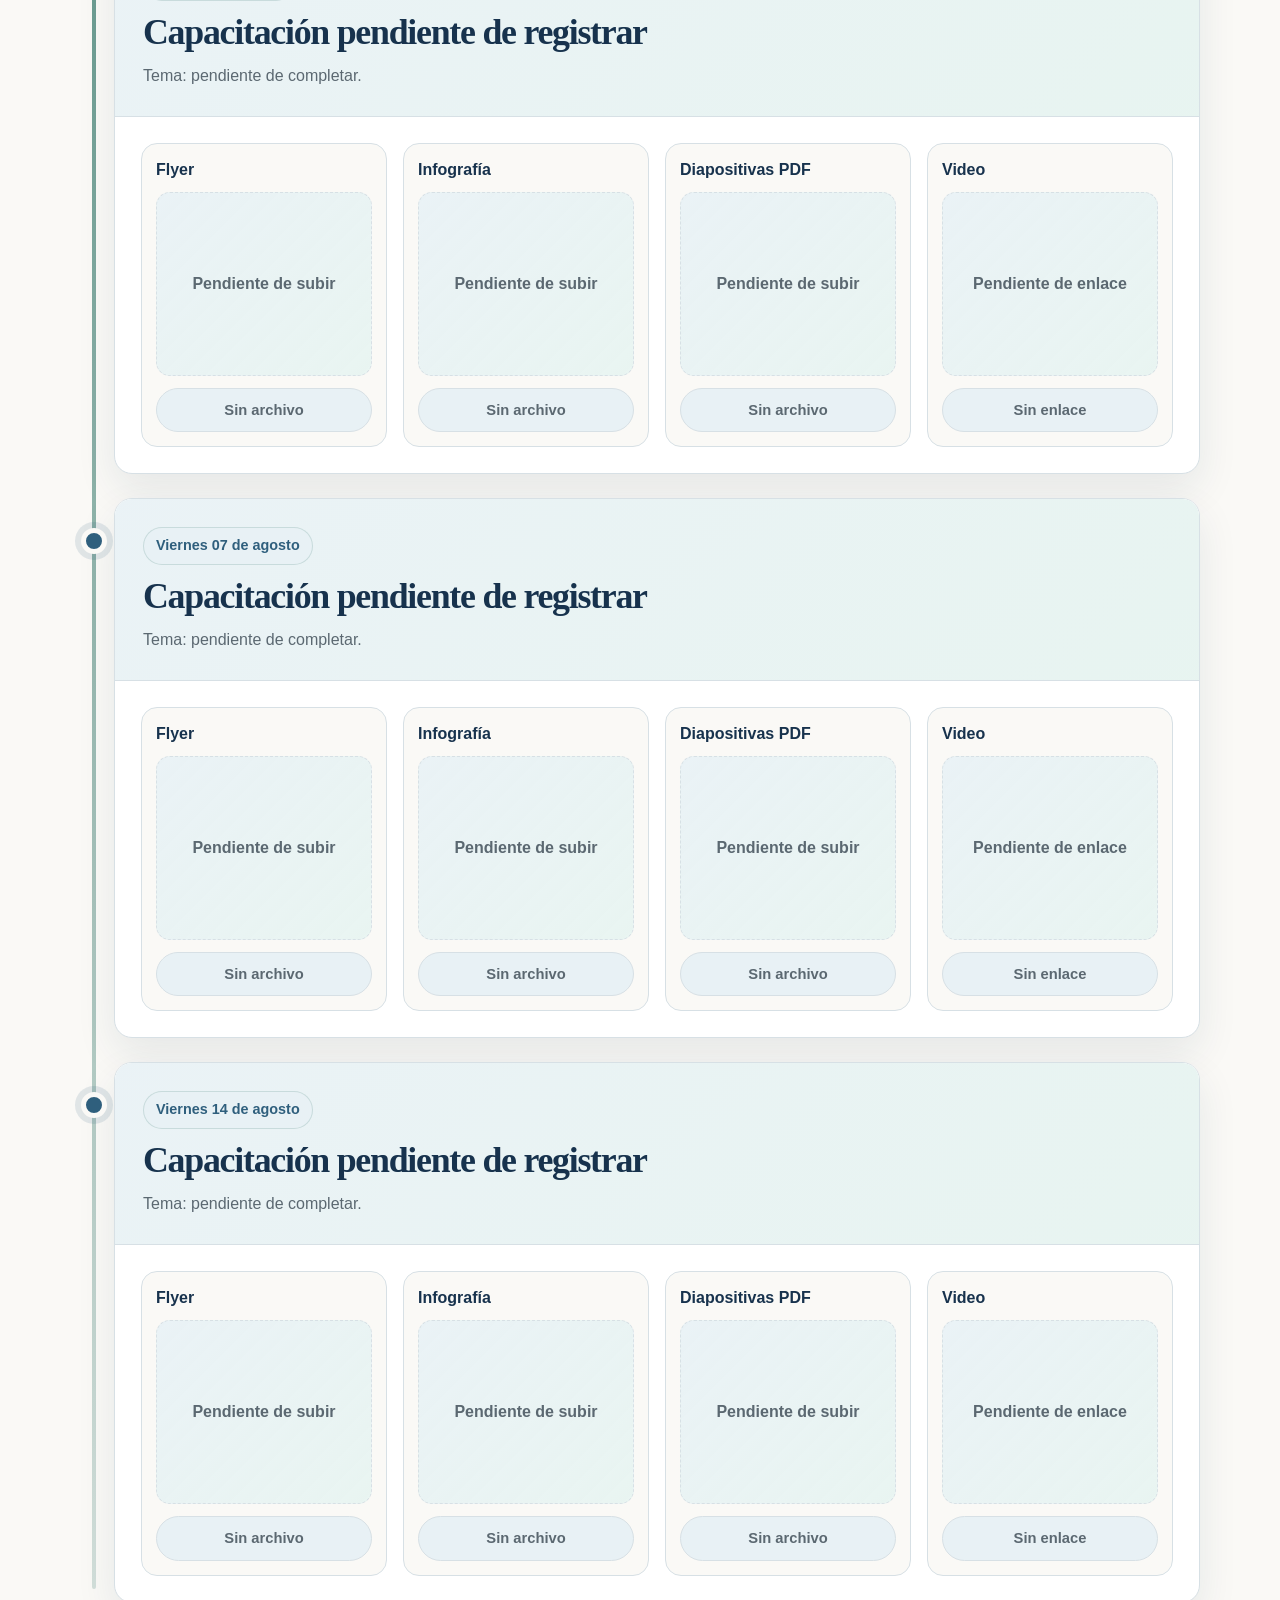
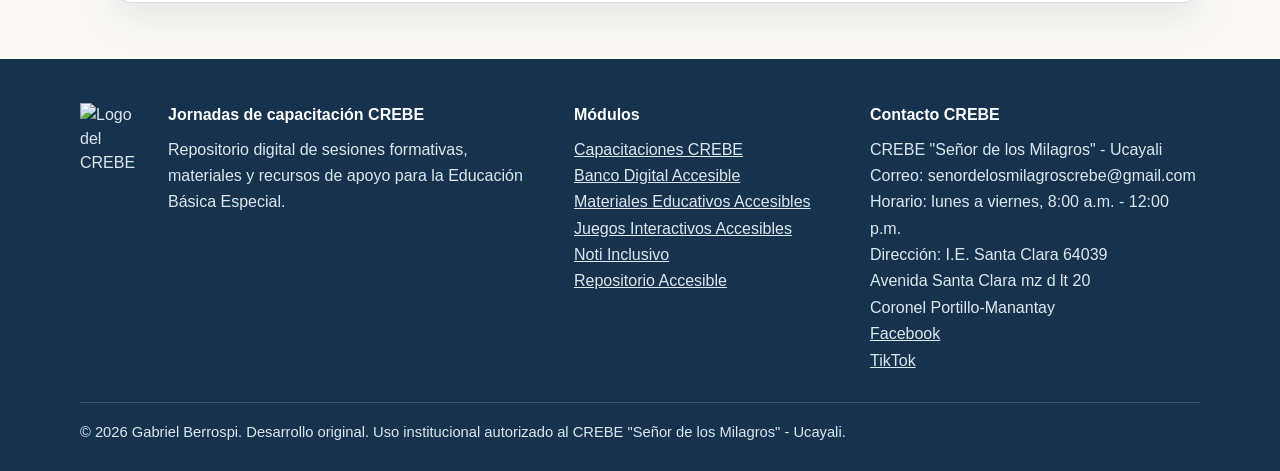
==== commit a184b21b: "Actualiza enlaces oficiales de CAP en cabecera y footer" ====
--- a/index.html
+++ b/index.html
@@ -13,13 +13,13 @@
 
   <header class="cabecera" id="inicio">
     <nav class="navegacion" aria-label="Navegación principal">
-      <a class="marca" href="index.html" aria-label="Volver al inicio de Capacitaciones CREBE">
+      <a class="marca" href="https://gabriel-lsp.github.io/capacitaciones-crebe-ucayali/" aria-label="Volver al inicio de Capacitaciones CREBE">
         <span class="marca-icono" aria-hidden="true">CAP</span>
         <span>Capacitaciones CREBE</span>
       </a>
 
       <div class="enlaces-cabecera">
-        <a class="enlace-cabecera" href="index.html">Inicio CAP</a>
+        <a class="enlace-cabecera" href="https://gabriel-lsp.github.io/capacitaciones-crebe-ucayali/">Inicio CAP</a>
         <a class="enlace-cabecera" href="https://crebeucayali.weebly.com/">Inicio principal</a>
         <a class="enlace-cabecera" href="https://gabriel-lsp.github.io/accesos-complementarios/contacto.html">Contacto</a>
       </div>
@@ -71,6 +71,7 @@
       <div class="footer-bloque">
         <h2>Módulos</h2>
         <p>
+          <a href="https://gabriel-lsp.github.io/capacitaciones-crebe-ucayali/">Capacitaciones CREBE</a><br>
           <a href="https://gabriel-lsp.github.io/banco-digital-accesible/">Banco Digital Accesible</a><br>
           <a href="https://gabriel-lsp.github.io/materiales-educativos-accesibles/">Materiales Educativos Accesibles</a><br>
           <a href="https://gabriel-lsp.github.io/juegos-interactivos-accesibles/">Juegos Interactivos Accesibles</a><br>
@@ -88,8 +89,8 @@
           Dirección: I.E. Santa Clara 64039<br>
           Avenida Santa Clara mz d lt 20<br>
           Coronel Portillo-Manantay<br>
-          <a href="https://www.facebook.com/CREBESM" target="_blank" rel="noopener noreferrer">Facebook</a><br>
-          <a href="https://www.tiktok.com/@crebe.sm.ucayali?_r=1&_t=ZS-97Qjebz1I0b" target="_blank" rel="noopener noreferrer">TikTok</a><br>
+          <a href="https://www.facebook.com/CREBESM">Facebook</a><br>
+          <a href="https://www.tiktok.com/@crebe.sm.ucayali">TikTok</a><br>
         </p>
       </div>
     </div>
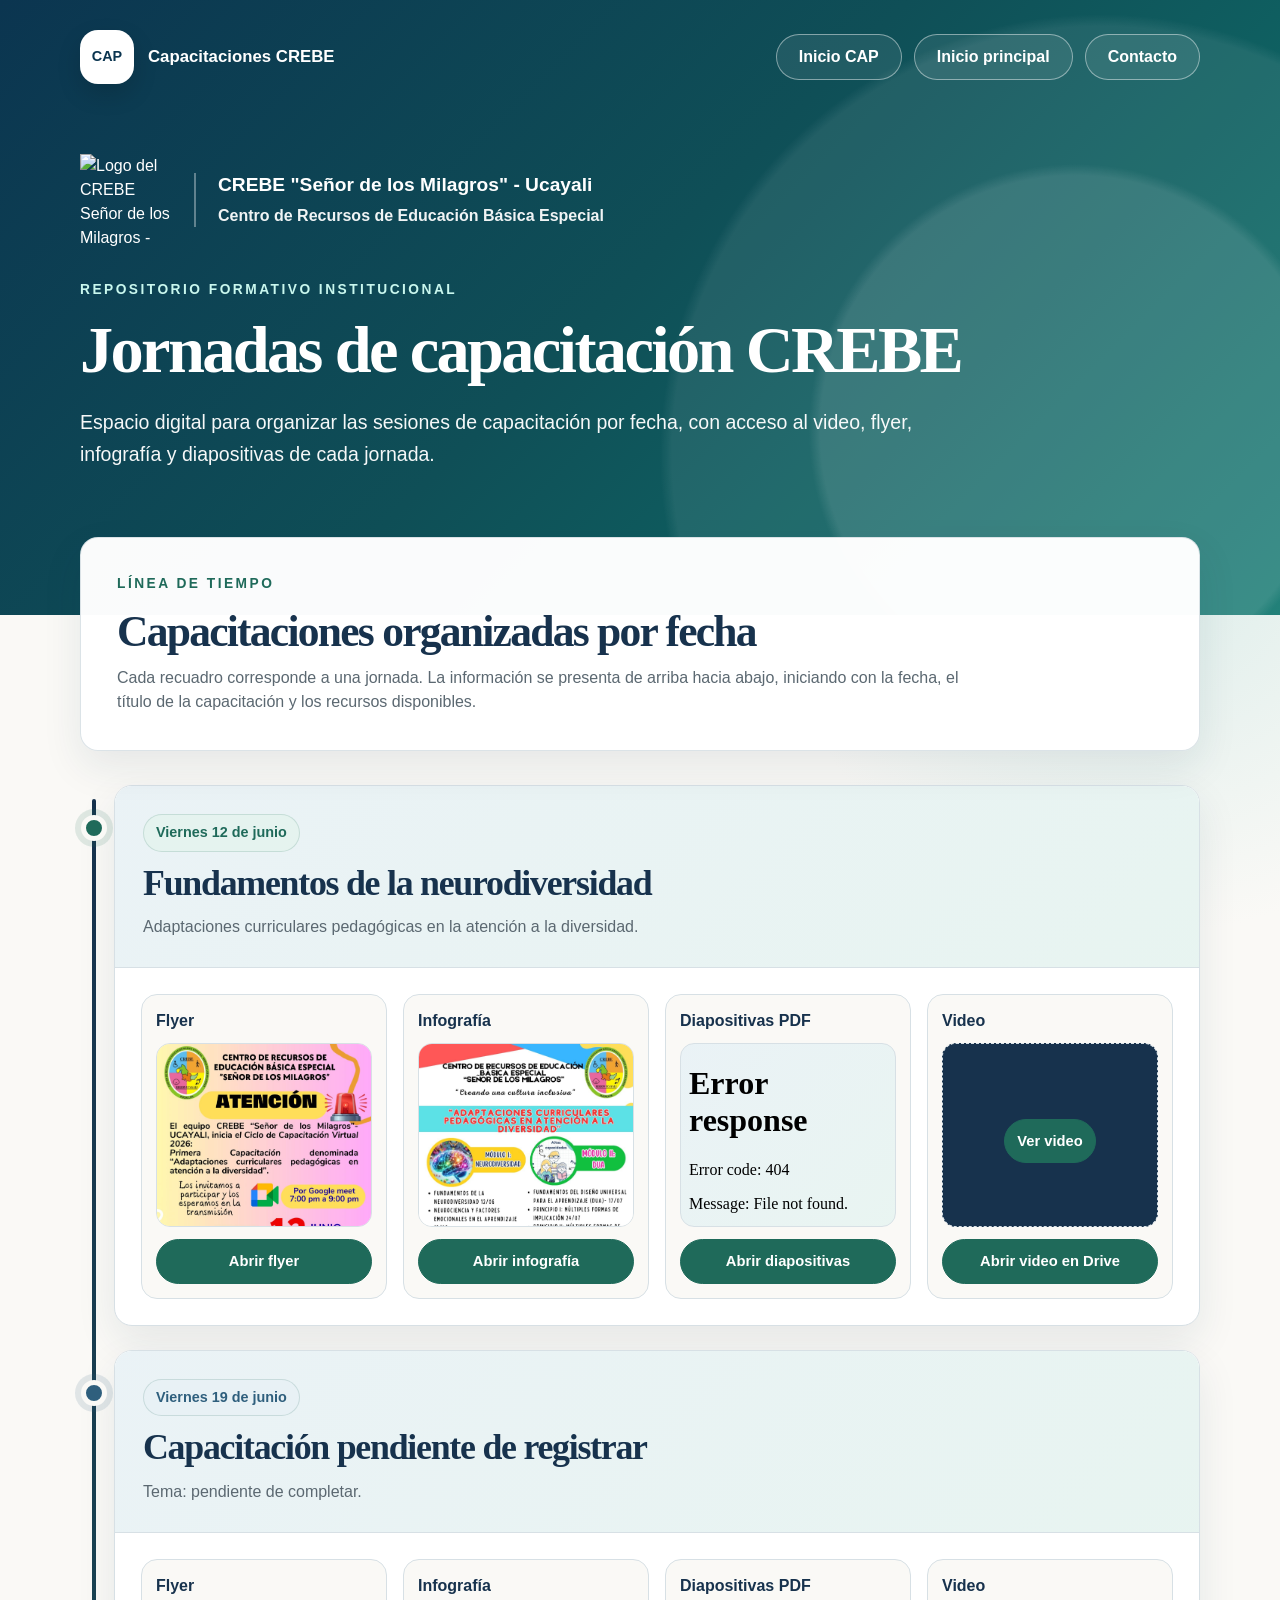
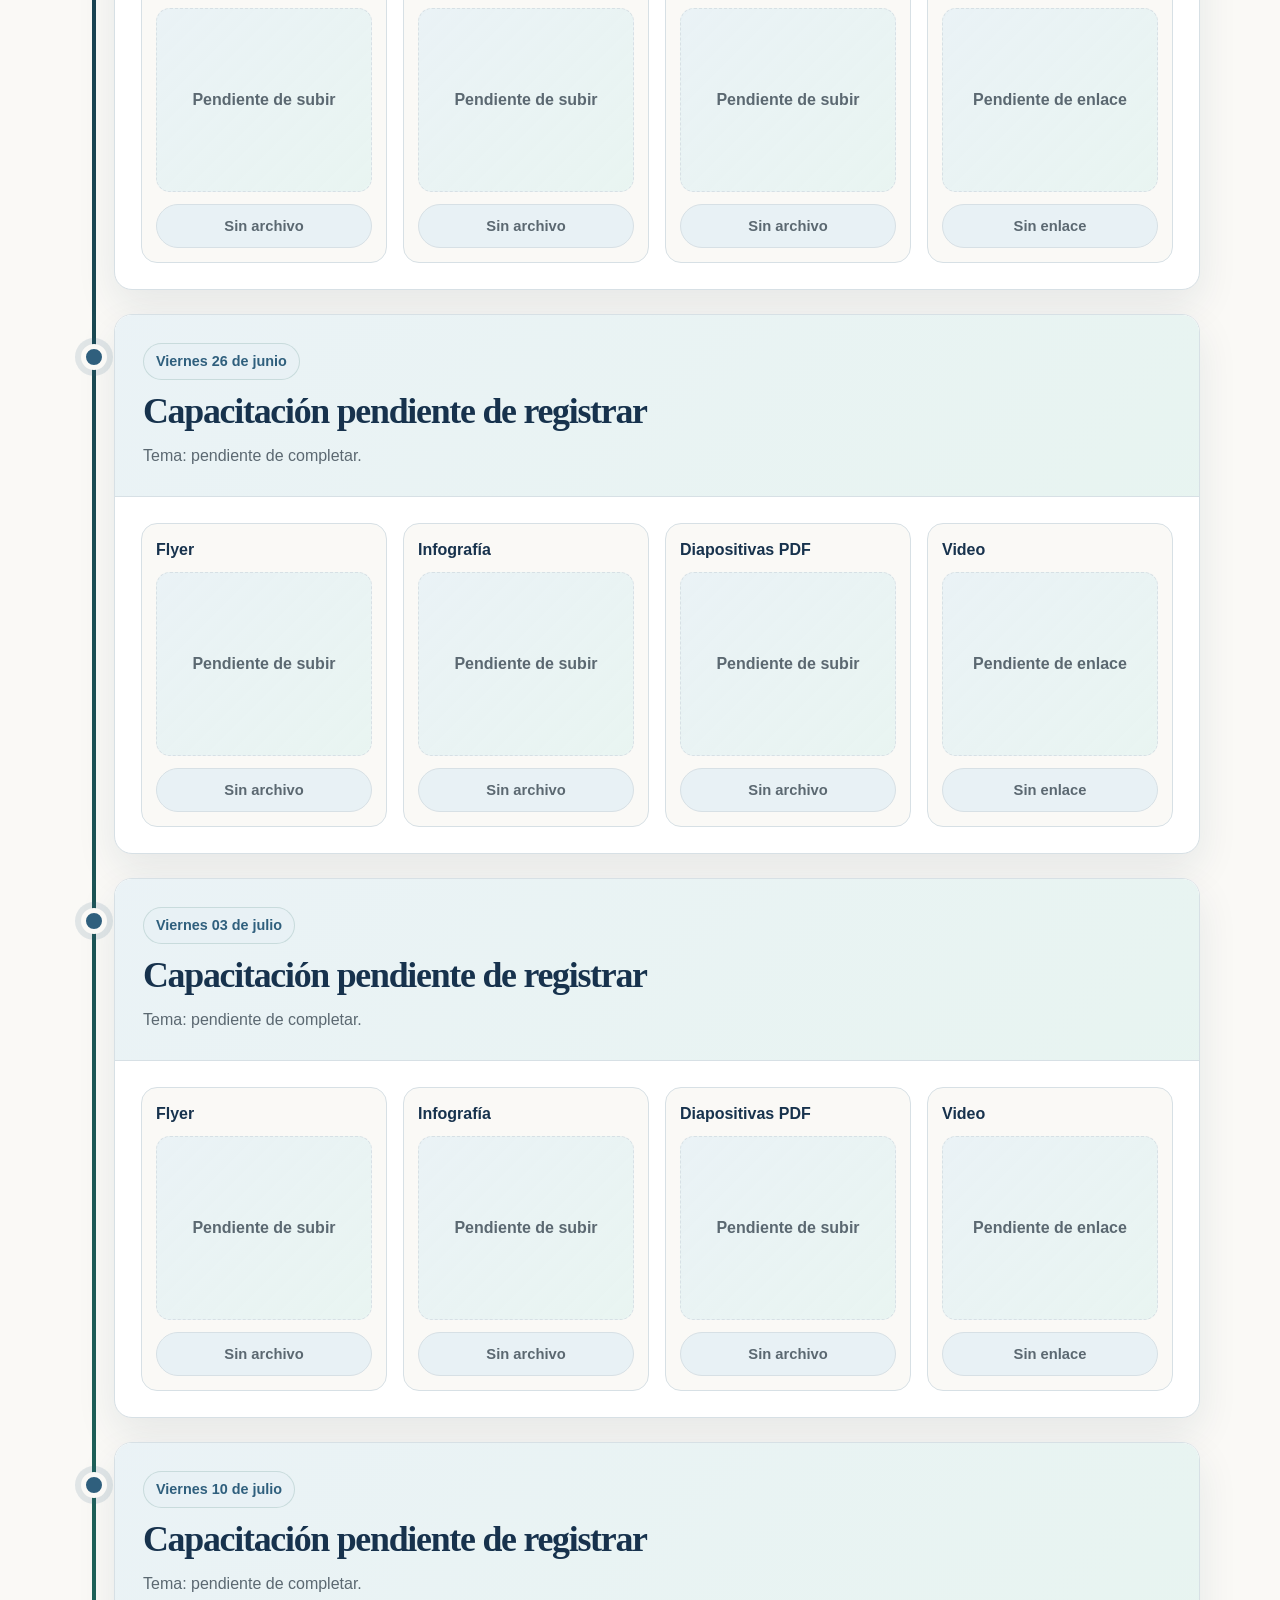
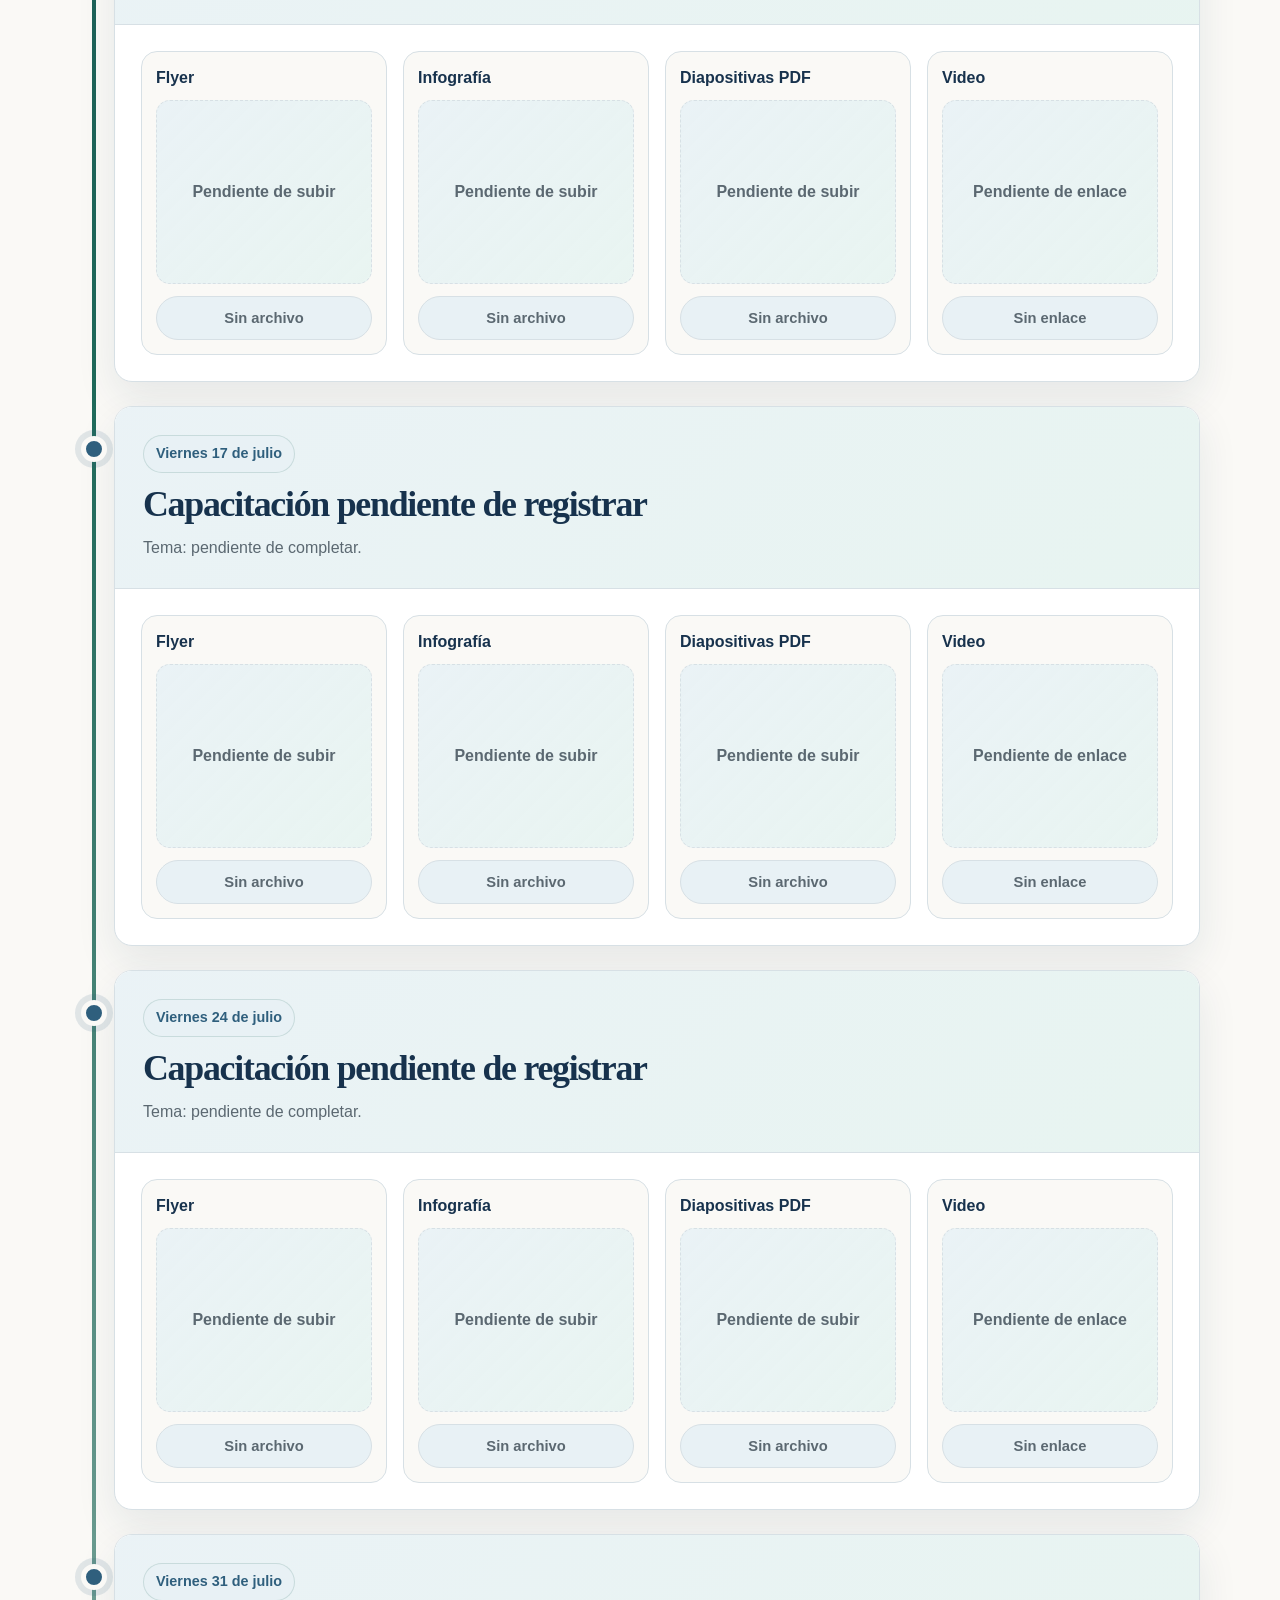
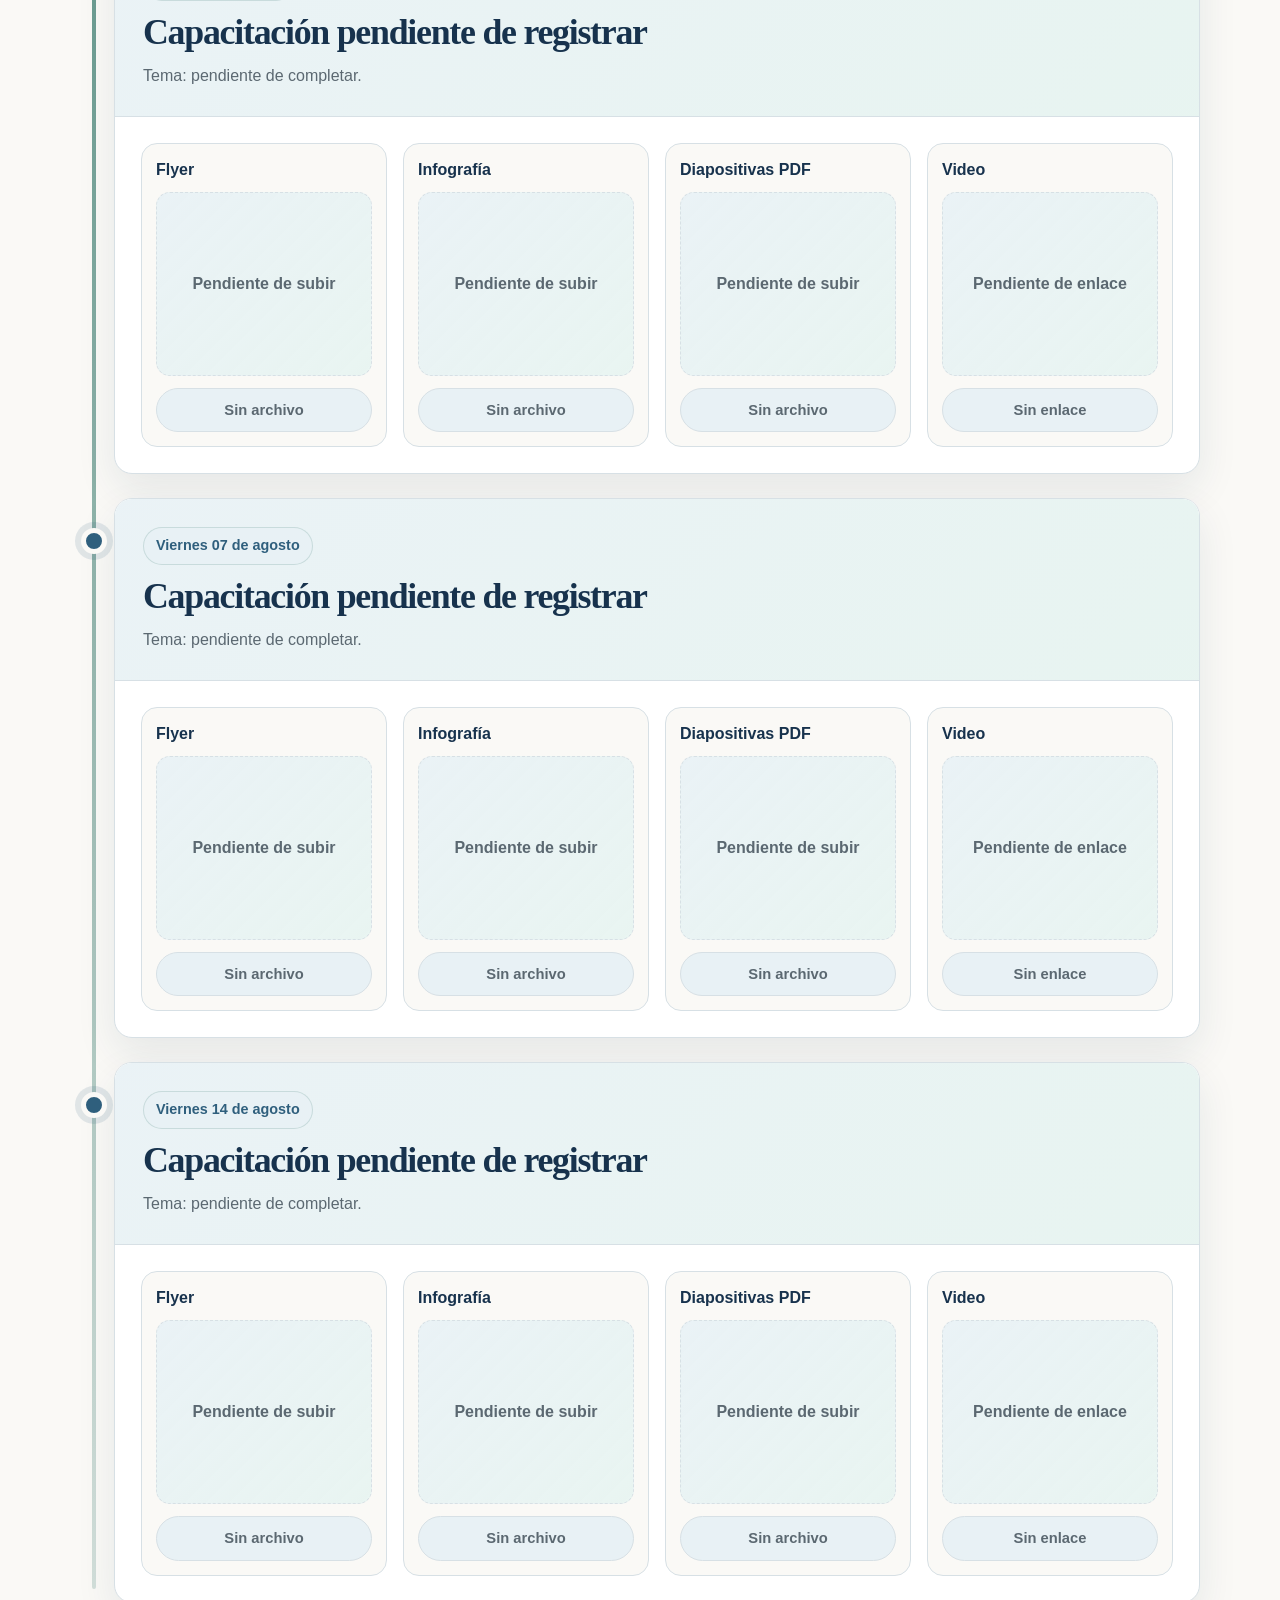
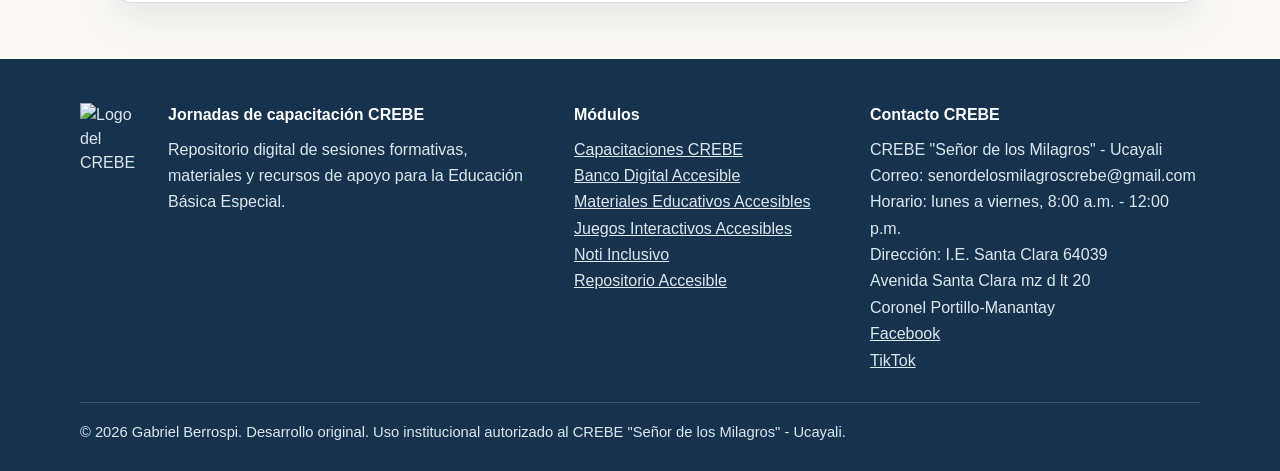
==== commit 41e194f7: "Add z-index to navigation and header styles" ====
--- a/index.html
+++ b/index.html
@@ -6,8 +6,29 @@
   <meta name="description" content="Repositorio digital de jornadas de capacitación del CREBE Señor de los Milagros - Ucayali.">
   <title>Jornadas de capacitación CREBE</title>
   <link rel="stylesheet" href="estilos.css?v=20">
+  <style>
+    .patron-portada {
+    position: absolute;
+    inset: 0;
+    z-index: 0;
+    overflow: hidden;
+    pointer-events: none;
+
+    background-image: url("patron-shipibo.png");
+    background-repeat: repeat;
+    background-size: 560px auto;
+    background-position: center top;
+
+    opacity: .30;
+    filter: saturate(1.15) contrast(1.08);
+}
+    .cabecera .navegacion,
+    .cabecera .portada {
+    position: relative;
+    z-index: 1;
+  }
+  </style>
 </head>
-
 <body>
   <a class="salto-contenido" href="#contenido">Ir al contenido</a>
 
